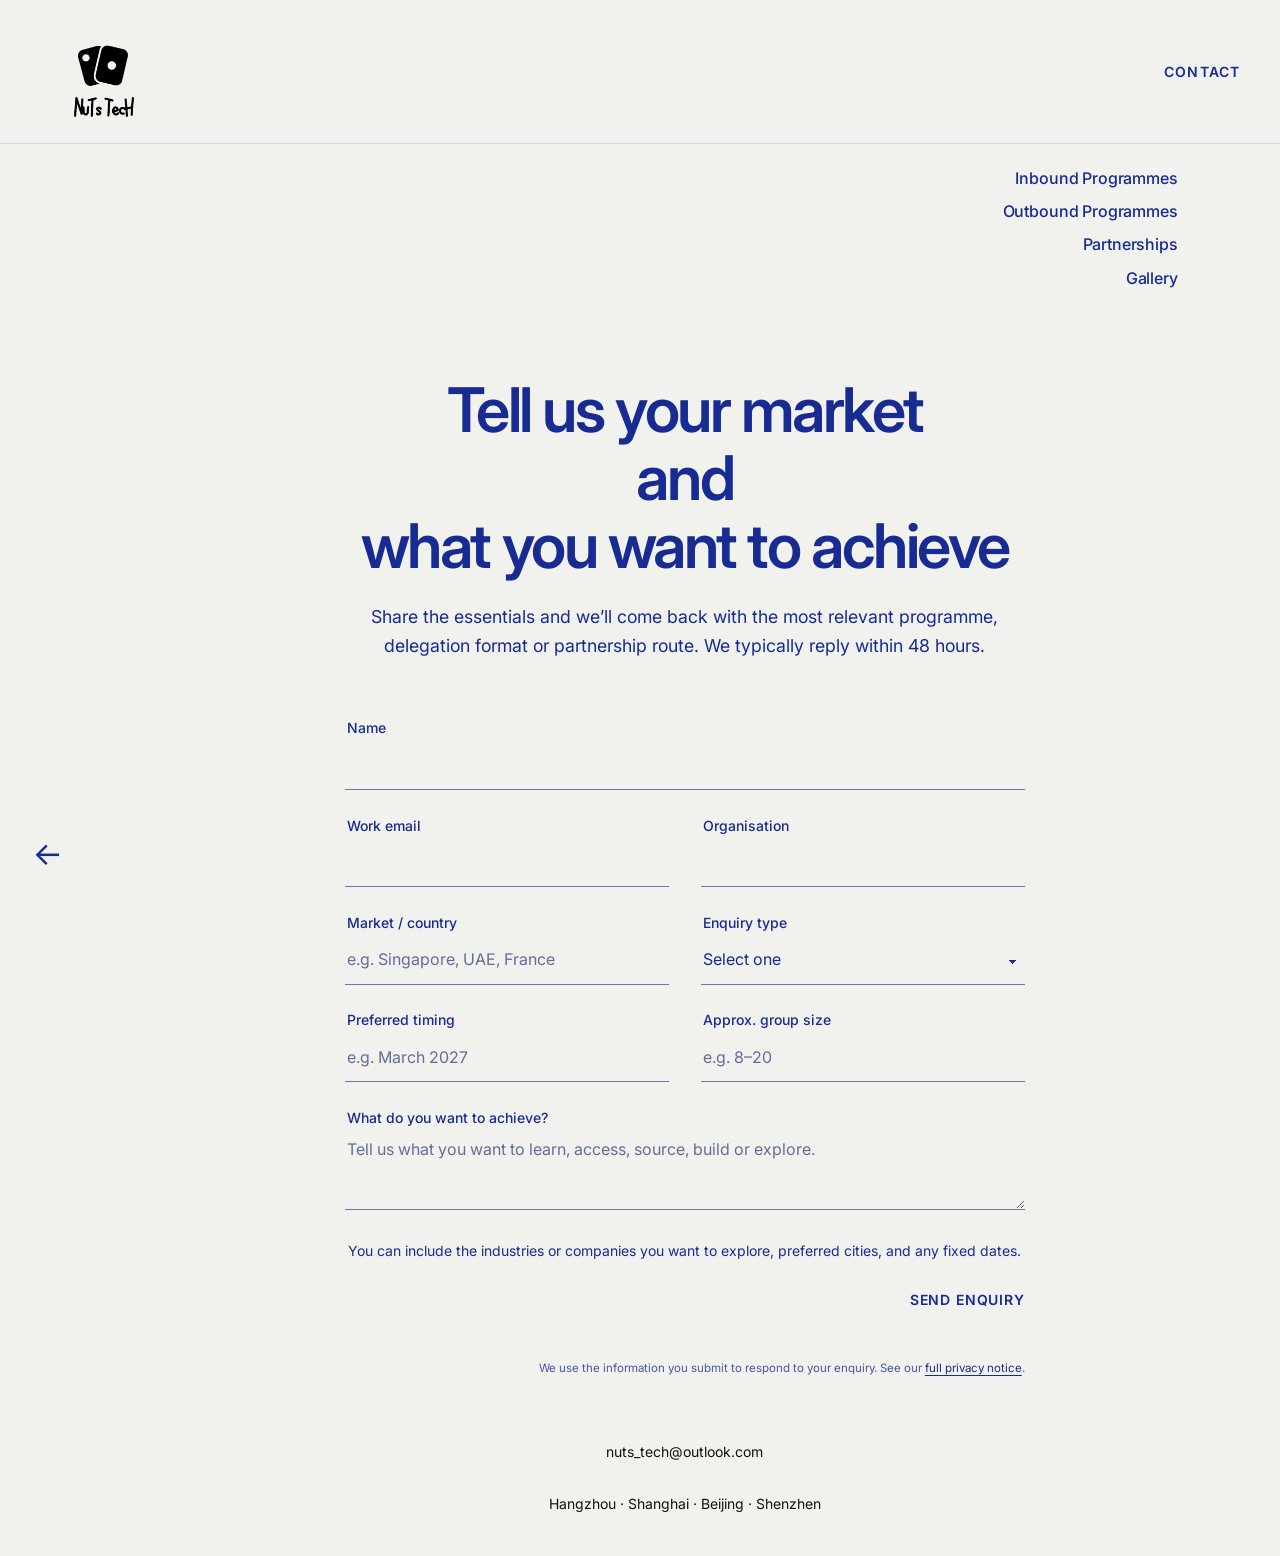
==== contact.html @ e2b91d3c "Fix nutstech.io SEO URLs and focus China programme content Use the custom domain for canonical links" ====
<!doctype html>
<html lang="en">
<head>
<meta charset="UTF-8" />
<meta name="viewport" content="width=device-width, initial-scale=1.0" />
<title>Contact Nuts Tech | Executive Programme Enquiries</title>
<meta name="description" content="Contact Nuts Tech about executive delegations, China innovation programmes, outbound market visits and cross-border partnerships." />
<link rel="canonical" href="https://nutstech.io/contact.html">
<meta property="og:type" content="website">
<meta property="og:site_name" content="Nuts Tech">
<meta property="og:title" content="Contact Nuts Tech | Executive Programme Enquiries">
<meta property="og:description" content="Tell us your market, timing and goals for an executive delegation or cross-border programme.">
<meta property="og:url" content="https://nutstech.io/contact.html">
<meta property="og:image" content="https://nutstech.io/images/gallery-optimized/global-business-roundtable-1200.jpg">
<meta property="og:image:alt" content="International executives meeting at a business roundtable">
<meta name="twitter:card" content="summary_large_image">
<link rel="preconnect" href="https://fonts.googleapis.com">
<link rel="preconnect" href="https://fonts.gstatic.com" crossorigin>
<link href="https://fonts.googleapis.com/css2?family=Inter:wght@400;500;600;700&display=swap" rel="stylesheet">
<style>
:root {
  --ground: #f1f1ed;
  --blue: #172b92;
  --accent: #1597ff;
  --line: rgba(23, 43, 146, .72);
  --soft-line: rgba(23, 43, 146, .16);
  --content-left: clamp(7rem, 15.8vw, 12rem);
  --content-right: clamp(3rem, 8vw, 7.5rem);
  --page-max: 1440px;
}
* { box-sizing: border-box; }
html { scroll-behavior: smooth; background: var(--ground); }
body {
  margin: 0;
  min-height: 100vh;
  background: var(--ground);
  color: var(--blue);
  font-family: 'Inter', Arial, sans-serif;
  -webkit-font-smoothing: antialiased;
  text-rendering: optimizeLegibility;
}
a { color: inherit; }
button, input, textarea, select { font: inherit; }
::selection { background: rgba(21,151,255,.2); }

.site-chrome {
  position: fixed;
  inset: 0 0 auto 0;
  z-index: 50;
  pointer-events: none;
}
.logo {
  position: fixed;
  top: 2.05rem;
  left: 1.55rem;
  pointer-events: auto;
  display: block;
}
.logo img {
  width: 92px;
  height: 92px;
  object-fit: contain;
  display: block;
}
.top-link {
  position: fixed;
  top: 4.7rem;
  right: var(--content-right);
  pointer-events: auto;
  text-decoration: none;
  text-transform: uppercase;
  font-size: 1.02rem;
  font-weight: 400;
  letter-spacing: -.015em;
  transition: color .2s ease, opacity .2s ease;
}
.top-link:hover { color: var(--accent); }

.page {
  min-height: 100svh;
  max-width: var(--page-max);
  margin: 0 auto;
  padding: 9.15rem var(--content-right) 4.75rem var(--content-left);
  position: relative;
  display: flex;
  flex-direction: column;
}
.eyebrow,
.section-label {
  text-transform: uppercase;
  font-weight: 700;
  letter-spacing: .30em;
}
.eyebrow {
  margin: 3.55rem 0 3.1rem;
  font-size: clamp(.95rem, 1.32vw, 1.3rem);
}
.section-label {
  margin: 3.2rem 0 3.5rem;
  font-size: clamp(.93rem, 1.15vw, 1.18rem);
}
.hero h1,
.page-title {
  margin: 0;
  color: var(--blue);
  font-weight: 700;
  letter-spacing: -.045em;
  line-height: 1.06;
}
.hero h1 {
  max-width: 525px;
  font-size: clamp(2.65rem, 4.6vw, 4.65rem);
}
.page-title {
  max-width: 680px;
  font-size: clamp(2.55rem, 4.25vw, 4.45rem);
}
.hero-copy {
  margin-top: 3.05rem;
  max-width: 800px;
}
.hero-copy .lead {
  margin: 0 0 1.75rem;
  font-size: clamp(1.03rem, 1.47vw, 1.48rem);
  line-height: 1.35;
  font-weight: 400;
}
.hero-copy .sub {
  margin: 0;
  max-width: 790px;
  font-size: clamp(.94rem, 1.13vw, 1.14rem);
  line-height: 1.34;
  font-weight: 500;
}
.hero-nav,
.page-nav {
  margin-top: auto;
  align-self: flex-end;
  display: flex;
  flex-direction: column;
  align-items: flex-end;
  gap: .72rem;
  padding-top: 3.8rem;
  font-size: clamp(1.02rem, 1.38vw, 1.38rem);
  font-style: italic;
  font-weight: 400;
  text-transform: uppercase;
}
.hero-nav a,
.page-nav a {
  text-decoration: none;
  transition: color .18s ease, transform .18s ease;
}
.hero-nav a:hover,
.hero-nav a.active,
.page-nav a:hover,
.page-nav a.active {
  color: var(--accent);
}
.hero-nav a:hover,
.page-nav a:hover { transform: translateX(-3px); }

.home-body { padding-top: 2.6rem; }
.home-body .intro-grid {
  width: min(940px, 100%);
  display: grid;
  grid-template-columns: 1.05fr .95fr;
  gap: 5.2rem;
  padding: 4.5rem 0 5.2rem;
  border-top: 1px solid var(--soft-line);
}
.home-body h2 {
  margin: 0;
  font-size: clamp(2rem, 3vw, 3.2rem);
  line-height: 1.08;
  letter-spacing: -.04em;
}
.home-body p {
  margin: 0;
  font-size: 1.06rem;
  line-height: 1.6;
  font-weight: 400;
}
.city-grid,
.steps-grid {
  display: grid;
  grid-template-columns: repeat(2, minmax(0, 1fr));
  gap: 3rem 5rem;
  width: min(920px, 100%);
  padding-top: .8rem;
}
.city-grid h3,
.steps-grid h3 {
  margin: 0 0 .5rem;
  font-size: 1.32rem;
}
.city-grid p,
.steps-grid p {
  margin: 0;
  font-size: 1rem;
  line-height: 1.48;
  font-weight: 400;
}
.step-num {
  display: block;
  margin-bottom: .78rem;
  font-size: .82rem;
  letter-spacing: .17em;
}

.landing-intro {
  margin: 2.75rem 0 4.35rem;
  max-width: 770px;
  font-size: 1.13rem;
  line-height: 1.5;
  font-weight: 400;
}
.programme-list {
  width: min(940px, 100%);
  margin-top: 1rem;
}
.programme-row {
  padding: 2.05rem 0 2.5rem;
  border-bottom: 1px solid var(--line);
}
.programme-row:first-child { padding-top: 0; }
.programme-head {
  display: grid;
  grid-template-columns: minmax(290px, 1fr) 1.72fr;
  gap: 2.5rem;
  align-items: baseline;
}
.programme-name,
.programme-meta {
  margin: 0;
  font-size: clamp(.98rem, 1.28vw, 1.28rem);
  line-height: 1.25;
}
.programme-name { font-weight: 700; }
.programme-meta { font-weight: 400; }
.programme-desc {
  margin: 1.95rem 0 0;
  max-width: 920px;
  font-size: clamp(.96rem, 1.18vw, 1.14rem);
  line-height: 1.38;
  font-weight: 400;
}
.pricing {
  width: min(940px, 100%);
  text-align: center;
  margin: 2.55rem 0 0;
  font-size: .91rem;
  line-height: 1.45;
  font-weight: 400;
}
.split {
  display: grid;
  grid-template-columns: 1fr 1fr;
  gap: 5.2rem;
  width: min(980px, 100%);
  margin-top: 1.05rem;
}
.split-card {
  padding-top: 1.65rem;
  border-top: 1px solid var(--line);
}
.split-card h3 { margin: 0 0 .8rem; font-size: 1.31rem; }
.split-card p { margin: 0; font-size: 1.03rem; line-height: 1.56; font-weight: 400; }
.subsection { margin-top: 4.7rem; width: min(980px, 100%); }
.subsection h2 {
  margin: 0 0 1.9rem;
  font-size: clamp(1.75rem, 2.5vw, 2.7rem);
  line-height: 1.1;
  letter-spacing: -.035em;
}

/* Contact */
.contact-page {
  min-height: 100svh;
  padding-top: 10.4rem;
  padding-bottom: 2.55rem;
  display: flex;
  flex-direction: column;
  align-items: center;
}
.contact-title-wrap {
  width: min(720px, 100%);
  margin: 2.9rem auto 0;
  text-align: center;
}
.contact-title-wrap .page-title {
  max-width: 650px;
  margin: 0 auto;
  font-size: clamp(2.05rem, 3.15vw, 3.15rem);
  line-height: 1.08;
  letter-spacing: -.045em;
}
.contact-intro {
  max-width: 610px;
  margin: 1.4rem auto 0;
  text-align: center;
  font-size: .92rem;
  line-height: 1.55;
  font-weight: 400;
  opacity: .78;
}
.contact-form {
  width: min(680px, 74vw);
  margin: 3.55rem auto 0;
}
.contact-form-grid {
  display: grid;
  grid-template-columns: repeat(2, minmax(0, 1fr));
  gap: 1.55rem 2rem;
}
.field { width: 100%; }
.field.full { grid-column: 1 / -1; }
label {
  display: block;
  margin: 0 0 .47rem .15rem;
  font-size: .69rem;
  letter-spacing: 0;
  text-transform: none;
  font-weight: 400;
}
input,
select,
textarea {
  width: 100%;
  padding: .1rem .15rem .45rem;
  border: 0;
  border-bottom: 1px solid rgba(23,43,146,.62);
  border-radius: 0;
  background: transparent;
  color: var(--blue);
  font-size: .95rem;
  font-weight: 400;
  outline: none;
  appearance: none;
}
input,
select { height: 2rem; }
textarea {
  min-height: 4.65rem;
  line-height: 1.5;
  resize: vertical;
}
select {
  cursor: pointer;
  background-image:
    linear-gradient(45deg, transparent 50%, var(--blue) 50%),
    linear-gradient(135deg, var(--blue) 50%, transparent 50%);
  background-position:
    calc(100% - 12px) 50%,
    calc(100% - 8px) 50%;
  background-size: 4px 4px, 4px 4px;
  background-repeat: no-repeat;
  padding-right: 1.5rem;
}
input:focus,
select:focus,
textarea:focus { border-bottom-color: var(--blue); }
input::placeholder,
textarea::placeholder { color: rgba(23,43,146,.48); }
.form-guidance {
  grid-column: 1 / -1;
  margin: -.2rem 0 0;
  text-align: center;
  font-size: .68rem;
  line-height: 1.5;
  font-weight: 400;
  opacity: .62;
}
.form-footer {
  margin-top: 1rem;
  display: flex;
  justify-content: flex-end;
}
.submit-btn {
  border: 0;
  background: transparent;
  color: var(--blue);
  padding: .25rem 0;
  font-size: .68rem;
  font-weight: 500;
  letter-spacing: .11em;
  text-transform: uppercase;
  cursor: pointer;
  opacity: .72;
  transition: color .18s ease, opacity .18s ease;
}
.submit-btn:hover,
.submit-btn:focus-visible { color: var(--accent); opacity: 1; }
.form-status {
  min-height: 1rem;
  margin: .5rem 0 0;
  text-align: right;
  font-size: .72rem;
  line-height: 1.35;
  font-weight: 400;
}
.form-status.success { color: var(--blue); }
.form-status.error { color: #7b1f1f; }
.privacy-note {
  max-width: 100%;
  margin: .85rem 0 0 auto;
  text-align: right;
  font-size: .72rem;
  line-height: 1.55;
  color: rgba(23,43,146,.78);
}
.privacy-note a {
  color: var(--blue);
  white-space: nowrap;
  text-decoration: underline;
  text-decoration-thickness: 1px;
  text-underline-offset: 3px;
}
.privacy-note a:hover { color: var(--accent); }
.hp-field { position: absolute !important; left: -9999px !important; }
.contact-bottom {
  margin-top: auto;
  padding-top: 4rem;
  text-align: center;
  color: #111;
  font-size: .73rem;
  line-height: 1.42;
  font-weight: 400;
}
.contact-bottom a {
  color: inherit;
  text-decoration: none;
}
.contact-bottom a:hover { color: var(--accent); }
.contact-bottom .cities {
  margin: 1.8rem 0 0;
}

.thanks-page {
  align-items: flex-start;
  justify-content: center;
}
.thanks-page .page-title { max-width: 620px; }
.thanks-page p { max-width: 600px; font-size: 1.05rem; line-height: 1.6; font-weight: 400; }
.back-link { display: inline-block; margin-top: 2rem; text-decoration: none; border-bottom: 1px solid currentColor; }

footer {
  max-width: var(--page-max);
  margin: 0 auto;
  padding: 2rem var(--content-right) 2.4rem var(--content-left);
  display: flex;
  justify-content: space-between;
  gap: 2rem;
  font-size: .76rem;
  font-weight: 400;
  border-top: 1px solid var(--soft-line);
}

@media (max-width: 820px) {
  :root { --content-left: 2rem; --content-right: 2rem; }
  .logo { top: 1rem; left: .9rem; }
  .logo img { width: 72px; height: 72px; }
  .top-link { top: 2.15rem; right: 1.35rem; font-size: .88rem; }
  .page { padding-top: 7.2rem; padding-bottom: 3rem; }
  .hero { min-height: 100svh; }
  .eyebrow { margin-top: 2.1rem; margin-bottom: 1.9rem; letter-spacing: .19em; }
  .section-label { letter-spacing: .19em; margin-top: 2.2rem; }
  .hero h1,
  .page-title { max-width: 95%; }
  .hero-copy { margin-top: 2.25rem; }
  .hero-nav,
  .page-nav { font-size: .98rem; padding-top: 2.8rem; gap: .62rem; }
  .home-body .intro-grid,
  .split,
  .contact-panel,
  .contact-form-grid { grid-template-columns: 1fr; gap: 2.6rem; }
  .city-grid,
  .steps-grid { grid-template-columns: 1fr; gap: 2.25rem; }
  .programme-head { grid-template-columns: 1fr; gap: .42rem; }
  .programme-desc { margin-top: 1.2rem; }
  .landing-intro { margin-top: 2.2rem; }
  .contact-page {
    min-height: 100svh;
    padding-top: 7.1rem;
    padding-bottom: 2rem;
    padding-left: 1.35rem;
    padding-right: 1.35rem;
  }
  .contact-title-wrap { margin-top: 1.6rem; text-align: center; }
  .contact-title-wrap .page-title {
    max-width: 95%;
    font-size: clamp(2rem, 9.4vw, 2.65rem);
    line-height: 1.06;
  }
  .contact-intro {
    max-width: 94%;
    margin-top: 1.05rem;
    font-size: .82rem;
    line-height: 1.5;
  }
  .contact-form { width: 100%; margin-top: 2.6rem; }
  .contact-form-grid { grid-template-columns: 1fr; gap: 1.35rem; }
  .field.full { grid-column: auto; }
  label { font-size: .68rem; }
  input, select, textarea { font-size: .92rem; }
  textarea { min-height: 4.4rem; }
  .form-guidance { grid-column: auto; font-size: .66rem; }
  .form-footer { justify-content: flex-end; margin-top: .7rem; }
  .submit-btn { font-size: .66rem; }
  .privacy-note { margin-top: .75rem; font-size: .68rem; }
  .contact-bottom { padding-top: 2.7rem; font-size: .7rem; }
  .contact-bottom .cities { margin-top: 1.45rem; }
  footer { padding-left: 2rem; padding-right: 2rem; flex-direction: column; }
}

/* --- Shared persistent navigation --- */
.site-chrome {
  position: fixed !important;
  inset: 0 0 auto 0 !important;
  z-index: 100 !important;
  pointer-events: none !important;
}
.logo,
.top-link {
  position: fixed !important;
  z-index: 101 !important;
  pointer-events: auto !important;
}
.logo { top: 2.05rem !important; left: 1.55rem !important; }
.top-link { top: 4.7rem !important; right: var(--content-right) !important; }

.home-back {
  position: fixed;
  left: 1.55rem;
  bottom: calc(1.45rem + env(safe-area-inset-bottom));
  z-index: 105;
  width: 46px;
  height: 46px;
  display: inline-flex;
  align-items: center;
  justify-content: center;
  color: var(--blue);
  text-decoration: none;
  font-size: 2rem;
  line-height: 1;
  font-weight: 400;
  transition: color .18s ease, transform .18s ease;
}
.home-back:hover {
  color: var(--accent);
  transform: translateX(-3px);
}
.home-back:focus-visible,
.logo:focus-visible,
.top-link:focus-visible {
  outline: 2px solid var(--accent);
  outline-offset: 4px;
}

/* Homepage programme links replace the old bottom-right menu. */
.programme-index {
  width: min(920px, 100%);
  display: grid;
  grid-template-columns: repeat(3, minmax(0, 1fr));
  gap: 2.2rem 3rem;
  margin: .9rem 0 5.4rem;
}
.programme-index a {
  display: block;
  padding-top: 1.15rem;
  border-top: 1px solid var(--line);
  color: var(--blue);
  text-decoration: none;
  transition: color .18s ease, transform .18s ease;
}
.programme-index a:hover {
  color: var(--accent);
  transform: translateY(-2px);
}
.programme-index h3 {
  margin: 0 0 .55rem;
  font-size: 1.18rem;
  line-height: 1.25;
}
.programme-index p {
  margin: 0;
  font-size: .93rem;
  line-height: 1.5;
}

/* Outbound page: compact editorial programme list matching the supplied reference. */
.outbound-list-page {
  min-height: 100svh;
  justify-content: center;
  padding-top: 8.8rem;
  padding-bottom: 5.2rem;
}
.outbound-list-page .programme-list {
  width: min(940px, 100%);
  margin: 0;
}
.outbound-list-page .pricing {
  margin-top: 2.35rem;
}

@media (max-width: 820px) {
  .logo { top: 1rem !important; left: .9rem !important; }
  .top-link { top: 2.15rem !important; right: 1.35rem !important; }
  .home-back {
    left: .75rem;
    bottom: calc(.8rem + env(safe-area-inset-bottom));
    width: 44px;
    height: 44px;
    font-size: 1.85rem;
  }
  .programme-index {
    grid-template-columns: 1fr;
    gap: 1.65rem;
    margin-bottom: 4rem;
  }
  .programme-index a { padding-top: 1rem; }
  .outbound-list-page {
    justify-content: flex-start;
    padding-top: 8.2rem;
    padding-bottom: 5.6rem;
  }
}


/* --- Sticky contained header bar --- */
.site-chrome {
  position: sticky !important;
  top: 0 !important;
  left: auto !important;
  right: auto !important;
  width: 100% !important;
  height: 116px !important;
  z-index: 1000 !important;
  display: flex !important;
  align-items: center !important;
  justify-content: space-between !important;
  padding: 0 var(--content-right) 0 1.55rem !important;
  background: rgba(241, 241, 237, .98) !important;
  border-bottom: 1px solid rgba(23, 43, 146, .12) !important;
  pointer-events: auto !important;
}

.site-chrome .logo,
.site-chrome .top-link {
  position: static !important;
  inset: auto !important;
  pointer-events: auto !important;
}

.site-chrome .logo {
  display: flex !important;
  align-items: center !important;
  height: 100% !important;
}

.site-chrome .logo img {
  width: 82px !important;
  height: 82px !important;
  object-fit: contain !important;
  display: block !important;
}

.site-chrome .top-link {
  display: inline-flex !important;
  align-items: center !important;
  height: 100% !important;
  margin: 0 !important;
}

/* Header now occupies its own row, so page content never sits underneath it. */
.page {
  padding-top: 3.25rem !important;
}

.outbound-list-page {
  padding-top: 3.25rem !important;
}

@media (max-width: 820px) {
  .site-chrome {
    height: 78px !important;
    padding: 0 1.25rem 0 .85rem !important;
  }

  .site-chrome .logo img {
    width: 62px !important;
    height: 62px !important;
  }

  .site-chrome .top-link {
    font-size: .82rem !important;
    letter-spacing: .01em !important;
  }

  .page,
  .outbound-list-page {
    padding-top: 2rem !important;
  }
}

</style>
<link rel="stylesheet" href="typography.css">
<link rel="stylesheet" href="site-header.css?v=9">
</head>
<body>
<div class="site-chrome">
  <a class="logo" href="index.html" aria-label="Nuts Tech home"><img src="nuts-tech-logo.png" alt="Nuts Tech logo"></a>
  <a class="top-link" href="contact.html" aria-current="page">CONTACT</a>
</div>
<a class="home-back" href="index.html" aria-label="Back to home" title="Back to home">←</a>
<main>
<section class="page contact-page">
  <nav class="page-nav" aria-label="Main programme pages">
    <a href="inbound.html">Inbound Programmes</a>
    <a href="outbound.html">Outbound Programmes</a>
    <a href="partnerships.html">Partnerships</a>
    <a href="gallery.html">Gallery</a>
  </nav>
  <div class="contact-title-wrap">
    <h1 class="page-title">Tell us your market<br>and<br>what you want to achieve</h1>
    <p class="contact-intro">Share the essentials and we’ll come back with the most relevant programme, delegation format or partnership route. We typically reply within 48 hours.</p>
  </div>

  <form class="contact-form" id="contact-form" name="contact" method="POST" action="https://formsubmit.co/joyce.du@nutstech.io">
    <input type="hidden" name="_subject" value="New Nuts Tech website enquiry">
    <input type="hidden" name="_template" value="table">
    <input type="hidden" name="_autoresponse" value="Thank you for contacting Nuts Tech. We have received your enquiry and will review the details you shared. A member of our team will respond within 48 hours. If your enquiry is urgent, please email nuts_tech@outlook.com. Best regards, Nuts Tech">
    
    <div class="contact-form-grid">
      <div class="field full"><label for="name">Name</label><input id="name" name="name" type="text" autocomplete="name" required></div>
      <div class="field"><label for="email">Work email</label><input id="email" name="email" type="email" autocomplete="email" required></div>
      <div class="field"><label for="organisation">Organisation</label><input id="organisation" name="organisation" type="text" autocomplete="organization"></div>

      <div class="field"><label for="market">Market / country</label><input id="market" name="market" type="text" autocomplete="country-name" placeholder="e.g. Singapore, UAE, France"></div>
      <div class="field">
        <label for="enquiry-type">Enquiry type</label>
        <select id="enquiry-type" name="enquiry-type">
          <option value="">Select one</option>
          <option>Inbound programme</option>
          <option>Outbound programme</option>
          <option>Partnership</option>
          <option>Bespoke delegation</option>
          <option>Other</option>
        </select>
      </div>

      <div class="field"><label for="timing">Preferred timing</label><input id="timing" name="timing" type="text" placeholder="e.g. March 2027"></div>
      <div class="field"><label for="group-size">Approx. group size</label><input id="group-size" name="group-size" type="text" inputmode="numeric" placeholder="e.g. 8–20"></div>

      <div class="field full">
        <label for="objective">What do you want to achieve?</label>
        <textarea id="objective" name="objective" placeholder="Tell us what you want to learn, access, source, build or explore." required></textarea>
      </div>
      <p class="form-guidance">You can include the industries or companies you want to explore, preferred cities, and any fixed dates.</p>
    </div>
    <div class="form-footer">
      <button class="submit-btn" type="submit">Send enquiry</button>
    </div>
    <p id="form-status" class="form-status" role="status" aria-live="polite"></p>
    <p class="privacy-note">We use the information you submit to respond to your enquiry. See our <a href="privacy.html">full privacy notice</a>.</p>
  </form>

  <div class="contact-bottom">
    <a href="mailto:nuts_tech@outlook.com">nuts_tech@outlook.com</a><br>
    <p class="cities">Hangzhou · Shanghai · Beijing · Shenzhen</p>
  </div>
</section>
</main>
<script>
(function () {
  const form = document.getElementById('contact-form');
  // Keep GitHub Pages repository paths when returning from FormSubmit.
  // Local previews use the service's default confirmation page instead.
  if (form && location.protocol === 'https:' &&
      !['localhost', '127.0.0.1', '[::1]'].includes(location.hostname)) {
    const next = document.createElement('input');
    next.type = 'hidden';
    next.name = '_next';
    next.value = new URL('thanks.html', location.href).href;
    form.appendChild(next);
  }
})();
</script>
</body>
</html>
---- typography.css ----
/* Shared type system. Loaded after page-specific layout styles. */
:root {
  --font-body: 'Inter', -apple-system, BlinkMacSystemFont, 'Segoe UI', sans-serif;
  --type-small: .875rem;
  --type-body: clamp(1rem, .95rem + .2vw, 1.125rem);
  --type-lead: clamp(1.125rem, 1rem + .4vw, 1.375rem);
  --type-title: clamp(2.25rem, 1.45rem + 3vw, 4.25rem);
}
body {
  font-family: var(--font-body);
  font-size: var(--type-body);
  line-height: 1.6;
}
h1, h2, h3, p { overflow-wrap: break-word; }
h1, h2, h3 { text-wrap: balance; }
.hero h1, .page-title, .contact-title-wrap .page-title,
.home-page .hero h1 {
  font-size: var(--type-title);
  font-weight: 600;
  line-height: 1.1;
  letter-spacing: -.04em;
}
.hero h1, .home-page .hero h1 { max-width: 12ch; }
.eyebrow, .section-label, .home-page .hero .eyebrow {
  font-size: .8125rem;
  font-weight: 600;
  line-height: 1.5;
  letter-spacing: .14em;
}
.hero .eyebrow { margin-bottom: 2rem; }
.section-label { margin-bottom: 2.25rem; }
.hero-copy { max-width: 65ch; margin-top: 2rem; }
.hero-copy .lead, .home-page .hero-copy .lead {
  font-size: var(--type-lead);
  line-height: 1.5;
  letter-spacing: -.015em;
  margin-bottom: 1.15rem;
}
.hero-copy .sub, .home-page .hero-copy .sub,
.landing-intro, .programme-desc, .home-body p,
.city-grid p, .steps-grid p, .split-card p,
.programme-index p, .thanks-page p,
.contact-title-wrap .contact-kicker, .contact-intro {
  font-size: var(--type-body);
  font-weight: 400;
  line-height: 1.65;
  letter-spacing: 0;
  max-width: 65ch;
}
.home-body h2, .subsection h2 {
  font-size: clamp(1.75rem, 1.25rem + 1.6vw, 2.75rem);
  font-weight: 600;
  line-height: 1.18;
  letter-spacing: -.03em;
}
.city-grid h3, .steps-grid h3, .split-card h3,
.programme-index h3, .programme-name {
  font-size: clamp(1.125rem, 1.025rem + .3vw, 1.3125rem);
  line-height: 1.4;
  font-weight: 600;
  letter-spacing: -.02em;
}
.programme-meta {
  font-size: 1rem;
  line-height: 1.5;
  font-weight: 400;
}
.programme-desc { margin-top: 1.25rem; }
.hero-nav, .page-nav, .home-page .hero-nav {
  font-size: 1rem;
  font-style: normal;
  font-weight: 500;
  line-height: 1.5;
  letter-spacing: -.01em;
  text-transform: none;
  gap: .25rem;
}
.hero-nav a, .page-nav a { padding-block: .5rem; }
.home-page .hero-nav a { color: var(--blue); }
.home-page .hero-nav a:hover { color: #0b65b1; }
.site-chrome .top-link {
  font-size: .875rem !important;
  font-weight: 600;
  letter-spacing: .08em !important;
  line-height: 1.4;
}
label, .detail-label {
  font-size: var(--type-small);
  line-height: 1.5;
  font-weight: 500;
  letter-spacing: 0;
  text-transform: none;
  opacity: 1;
}
input, select, textarea {
  font-size: 1rem;
  line-height: 1.5;
}
input, select { min-height: 2.75rem; }
input::placeholder, textarea::placeholder { color: #626d9b; }
.form-guidance, .form-note, .form-status, .contact-bottom,
.pricing, footer, .response-note {
  font-size: var(--type-small);
  line-height: 1.6;
  opacity: 1;
}
.response-note { font-size: var(--type-small) !important; }
.contact-intro, .contact-bottom .contact-meta { opacity: 1; }
.submit-btn {
  font-size: var(--type-small);
  line-height: 1.5;
  font-weight: 600;
  letter-spacing: .06em;
  min-height: 2.75rem;
  opacity: 1;
}
a:focus-visible, button:focus-visible,
input:focus-visible, select:focus-visible, textarea:focus-visible {
  outline: 2px solid var(--blue);
  outline-offset: 4px;
}
.contact-form { max-width: 100%; }
@media (max-width: 820px) {
  .home-page .hero h1 { font-size: clamp(2.25rem, 8.8vw, 3.5rem); }
  .home-page .hero .eyebrow { margin-bottom: 1.5rem; }
  .hero-copy .lead, .home-page .hero-copy .lead { margin-bottom: 1rem; }
  .contact-form { width: 100%; }
  .contact-bottom .contact-meta span { display: block; }
  .contact-bottom .contact-meta span + span::before { content: none; }
}

.programme-desc.departure-note {
  display: block;
  margin-top: 1rem;
  font-weight: 700;
}
---- site-header.css ----
/* Shared header sizing. Loaded after each page's legacy header styles. */
.site-chrome {
  height: 144px !important;
  padding: 0 clamp(1.25rem, 4vw, 2.5rem) !important;
  gap: 2rem;
  display: flex !important;
  align-items: center !important;
  justify-content: space-between !important;
}

.site-chrome .logo {
  width: 128px;
  height: 128px !important;
  overflow: visible;
  flex: none;
  display: flex !important;
  align-items: center !important;
  justify-content: center !important;
}

.site-chrome .logo img {
  width: 128px !important;
  height: 128px !important;
  object-fit: contain !important;
  transform: none;
}

.site-chrome .top-link {
  display: inline-flex !important;
  align-items: center !important;
  justify-content: center !important;
  height: auto !important;
  margin: 0 0 0 auto !important;
  padding: 0 !important;
  line-height: 1 !important;
  color: var(--blue);
  font-size: .875rem !important;
  font-weight: 600;
  letter-spacing: .08em !important;
  text-decoration: none;
  text-transform: uppercase;
  transition: color .18s ease;
}

.site-chrome .top-link:hover { color: #0b65b1; }

.page,
.home-page .hero { padding-top: 1.25rem !important; }

.page-nav,
.hero-nav {
  width: 100%;
  margin: 0 0 clamp(1.5rem, 3vw, 2.5rem) !important;
  padding: 0 !important;
  align-self: flex-end !important;
  display: flex !important;
  flex-direction: column !important;
  align-items: flex-end !important;
  justify-content: flex-start !important;
  gap: .34rem !important;
  white-space: nowrap;
}

.page-nav a[aria-current="page"] { color: var(--accent); }

.page-nav a,
.hero-nav a { padding-block: .12rem !important; }

@media (max-width: 900px) {
  .site-chrome {
    height: 104px !important;
    padding: 0 1.25rem 0 .8rem !important;
  }

  .site-chrome .logo {
    width: 90px;
    height: 90px !important;
  }

  .site-chrome .logo img {
    width: 90px !important;
    height: 90px !important;
    /* Compensate for the artwork's extra transparent space above. */
    transform: translateY(-6px) !important;
  }

  .site-chrome .top-link { font-size: .82rem !important; }

  .page-nav,
  .hero-nav {
    margin-bottom: 1.5rem !important;
    gap: .28rem !important;
    font-size: .72rem !important;
  }

  .page,
  .home-page .hero { padding-top: .75rem !important; }

  footer {
    flex-direction: column !important;
    align-items: center !important;
    justify-content: center !important;
    gap: .4rem !important;
    padding-inline: 1rem !important;
    font-size: .66rem !important;
    text-align: center !important;
  }

  footer span { width: 100%; }
}

@media (max-width: 360px) {
  .page-nav,
  .hero-nav {
    gap: .24rem !important;
    font-size: .64rem !important;
  }
}
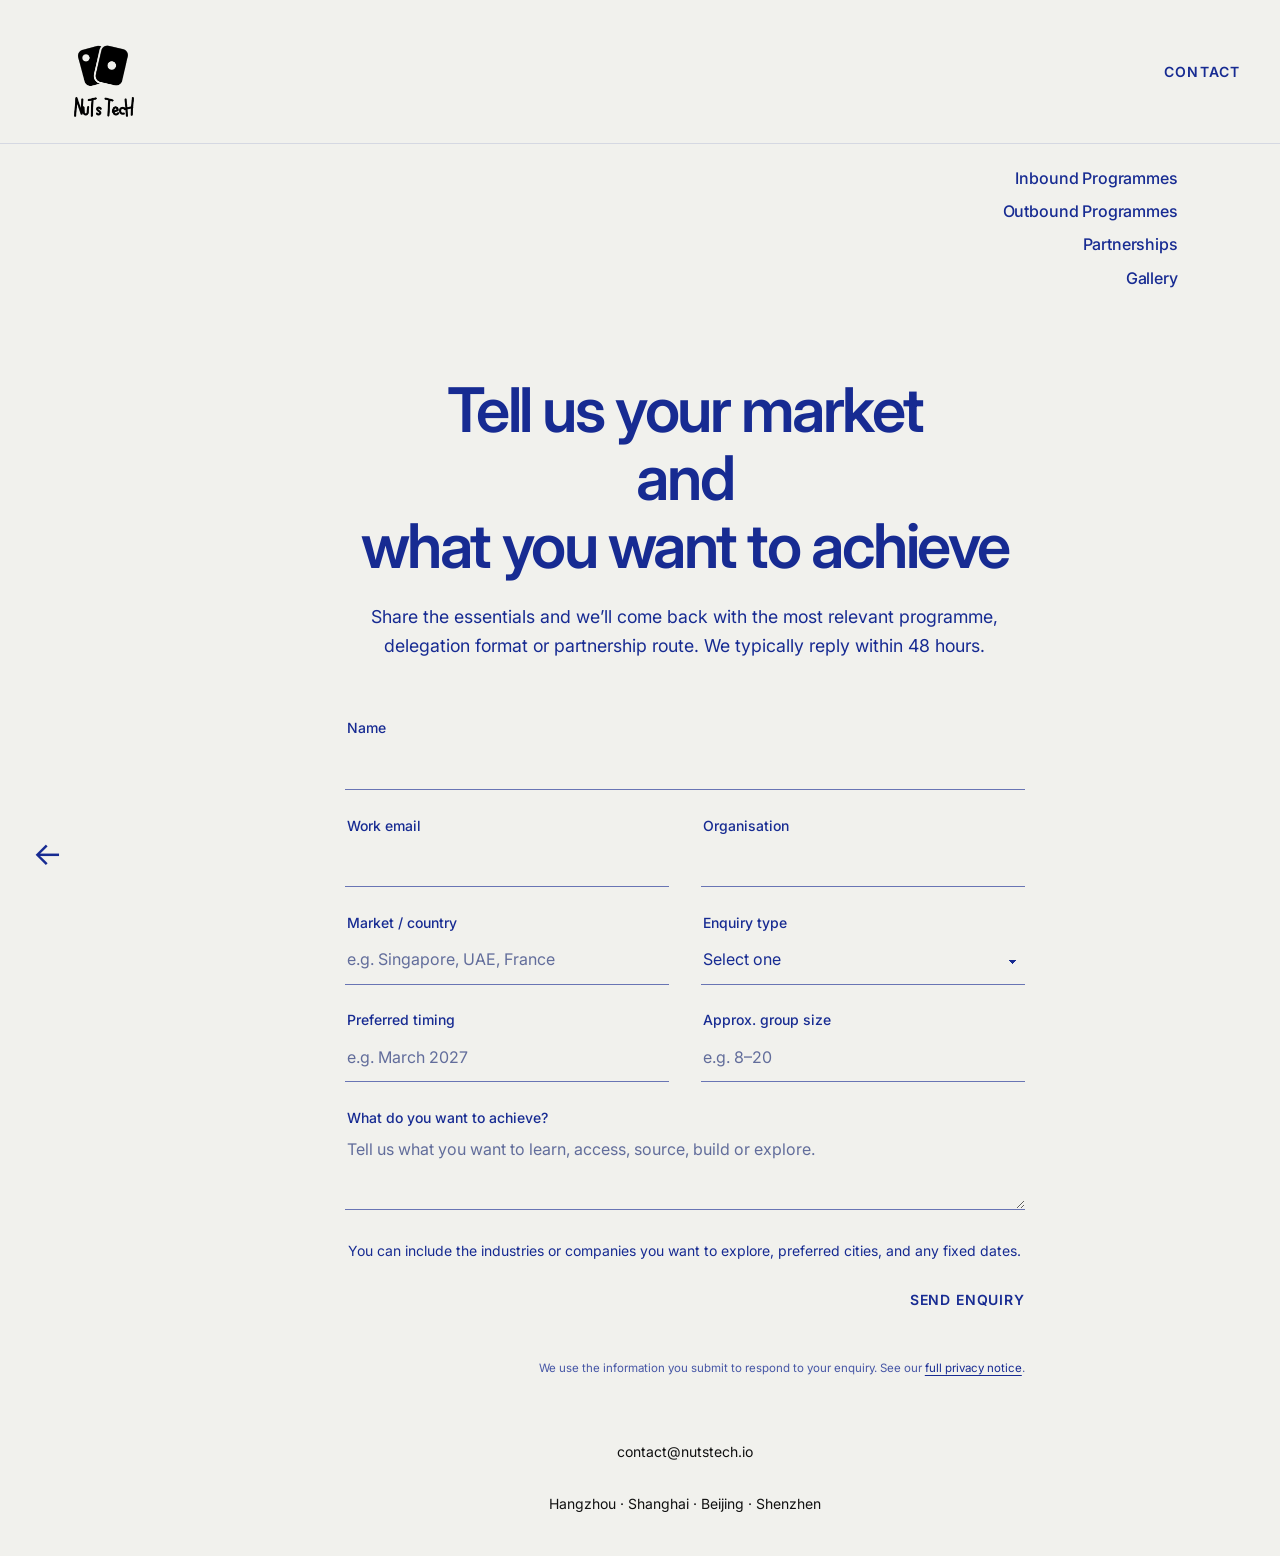
==== commit 66302be4: "Update contact.html Updated contact email" ====
--- a/contact.html
+++ b/contact.html
@@ -729,7 +729,7 @@
   <form class="contact-form" id="contact-form" name="contact" method="POST" action="https://formsubmit.co/joyce.du@nutstech.io">
     <input type="hidden" name="_subject" value="New Nuts Tech website enquiry">
     <input type="hidden" name="_template" value="table">
-    <input type="hidden" name="_autoresponse" value="Thank you for contacting Nuts Tech. We have received your enquiry and will review the details you shared. A member of our team will respond within 48 hours. If your enquiry is urgent, please email nuts_tech@outlook.com. Best regards, Nuts Tech">
+    <input type="hidden" name="_autoresponse" value="Thank you for contacting Nuts Tech. We have received your enquiry and will review the details you shared. A member of our team will respond within 48 hours. If your enquiry is urgent, please email contact@nutstech.io. Best regards, Nuts Tech">
     
     <div class="contact-form-grid">
       <div class="field full"><label for="name">Name</label><input id="name" name="name" type="text" autocomplete="name" required></div>
@@ -766,7 +766,7 @@
   </form>
 
   <div class="contact-bottom">
-    <a href="mailto:nuts_tech@outlook.com">nuts_tech@outlook.com</a><br>
+    <a href="mailto:contact@nutstech.io">contact@nutstech.io</a><br>
     <p class="cities">Hangzhou · Shanghai · Beijing · Shenzhen</p>
   </div>
 </section>
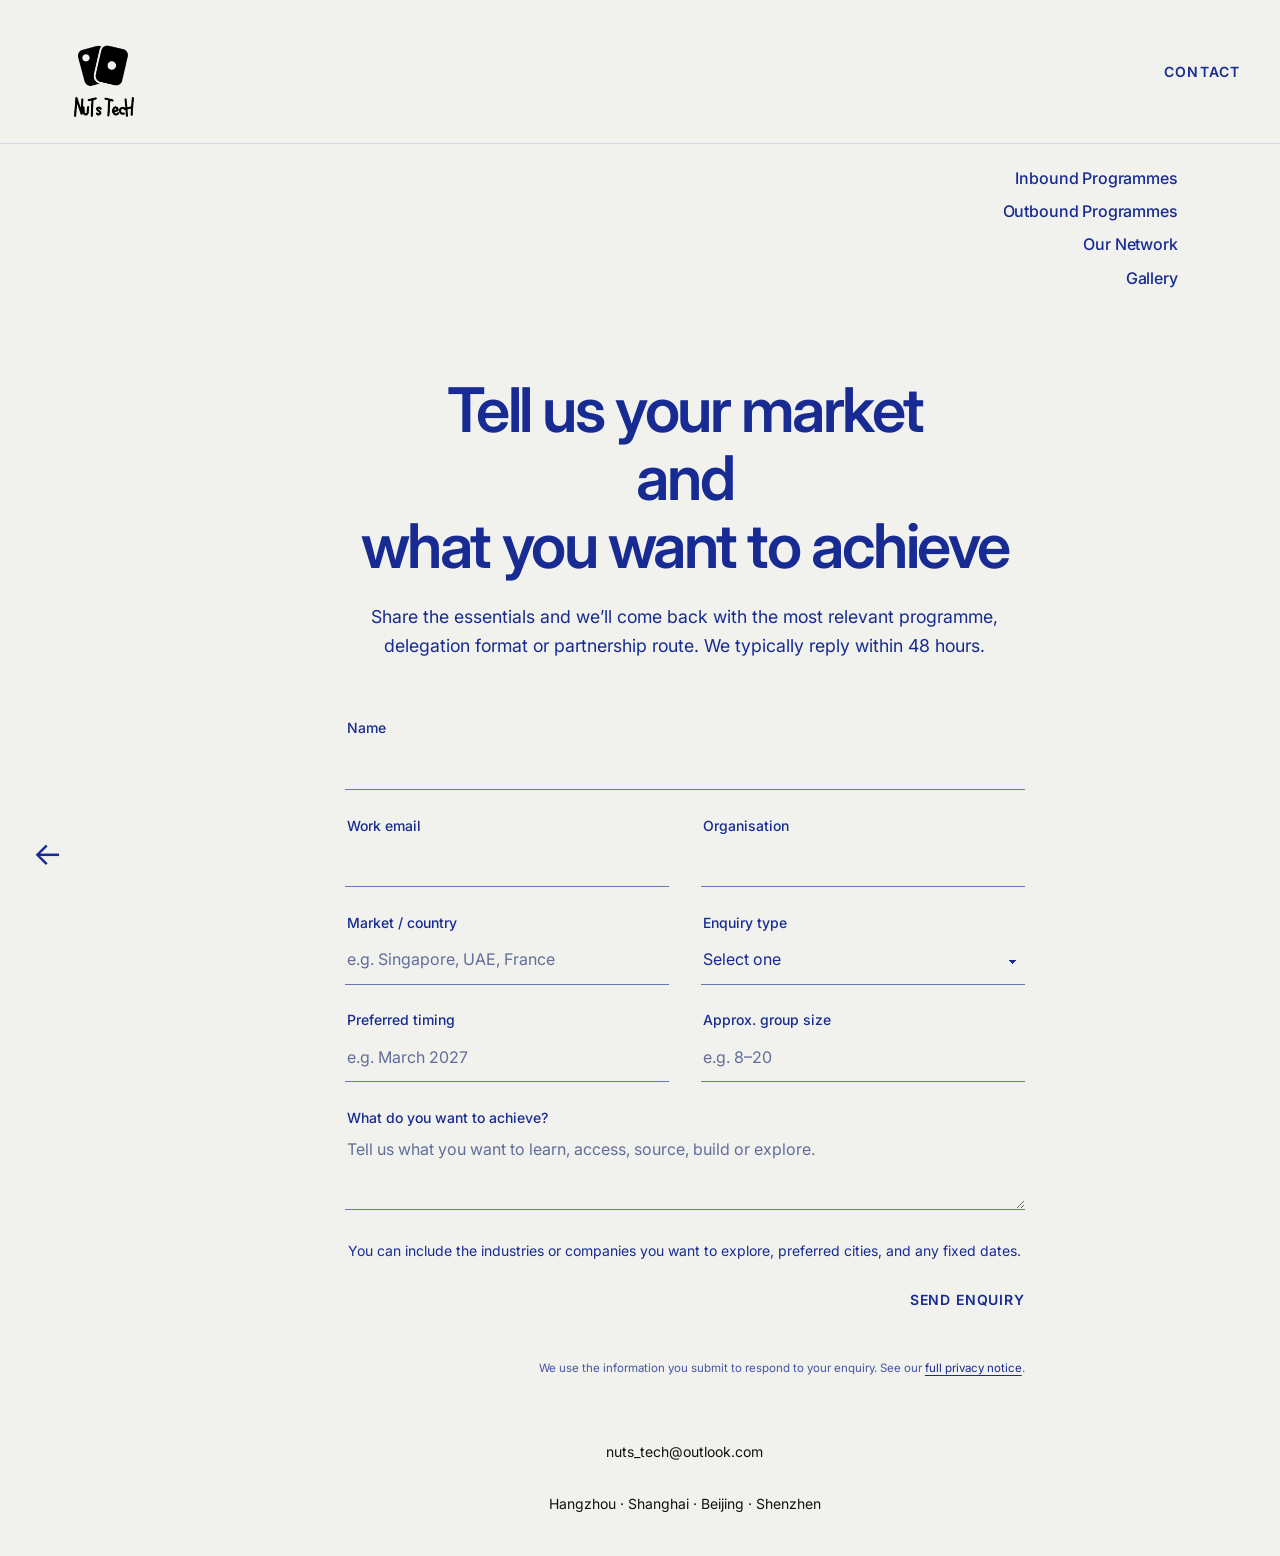
==== commit 50a29dbc: "Update contact.html Changed to Our Network instead of partnerships" ====
--- a/contact.html
+++ b/contact.html
@@ -3,17 +3,8 @@
 <head>
 <meta charset="UTF-8" />
 <meta name="viewport" content="width=device-width, initial-scale=1.0" />
-<title>Contact Nuts Tech | Executive Programme Enquiries</title>
-<meta name="description" content="Contact Nuts Tech about executive delegations, China innovation programmes, outbound market visits and cross-border partnerships." />
-<link rel="canonical" href="https://nutstech.io/contact.html">
-<meta property="og:type" content="website">
-<meta property="og:site_name" content="Nuts Tech">
-<meta property="og:title" content="Contact Nuts Tech | Executive Programme Enquiries">
-<meta property="og:description" content="Tell us your market, timing and goals for an executive delegation or cross-border programme.">
-<meta property="og:url" content="https://nutstech.io/contact.html">
-<meta property="og:image" content="https://nutstech.io/images/gallery-optimized/global-business-roundtable-1200.jpg">
-<meta property="og:image:alt" content="International executives meeting at a business roundtable">
-<meta name="twitter:card" content="summary_large_image">
+<meta name="description" content="Nuts Tech curates executive delegations, cross-border programmes and partnerships connecting global leaders with China’s innovation ecosystem." />
+<title>Contact — Nuts Tech</title>
 <link rel="preconnect" href="https://fonts.googleapis.com">
 <link rel="preconnect" href="https://fonts.gstatic.com" crossorigin>
 <link href="https://fonts.googleapis.com/css2?family=Inter:wght@400;500;600;700&display=swap" rel="stylesheet">
@@ -705,7 +696,7 @@
 
 </style>
 <link rel="stylesheet" href="typography.css">
-<link rel="stylesheet" href="site-header.css?v=9">
+<link rel="stylesheet" href="site-header.css?v=7">
 </head>
 <body>
 <div class="site-chrome">
@@ -718,7 +709,7 @@
   <nav class="page-nav" aria-label="Main programme pages">
     <a href="inbound.html">Inbound Programmes</a>
     <a href="outbound.html">Outbound Programmes</a>
-    <a href="partnerships.html">Partnerships</a>
+    <a href="partnerships.html">Our Network</a>
     <a href="gallery.html">Gallery</a>
   </nav>
   <div class="contact-title-wrap">
@@ -729,7 +720,6 @@
   <form class="contact-form" id="contact-form" name="contact" method="POST" action="https://formsubmit.co/joyce.du@nutstech.io">
     <input type="hidden" name="_subject" value="New Nuts Tech website enquiry">
     <input type="hidden" name="_template" value="table">
-    <input type="hidden" name="_autoresponse" value="Thank you for contacting Nuts Tech. We have received your enquiry and will review the details you shared. A member of our team will respond within 48 hours. If your enquiry is urgent, please email contact@nutstech.io. Best regards, Nuts Tech">
     
     <div class="contact-form-grid">
       <div class="field full"><label for="name">Name</label><input id="name" name="name" type="text" autocomplete="name" required></div>
@@ -766,7 +756,7 @@
   </form>
 
   <div class="contact-bottom">
-    <a href="mailto:contact@nutstech.io">contact@nutstech.io</a><br>
+    <a href="mailto:nuts_tech@outlook.com">nuts_tech@outlook.com</a><br>
     <p class="cities">Hangzhou · Shanghai · Beijing · Shenzhen</p>
   </div>
 </section>
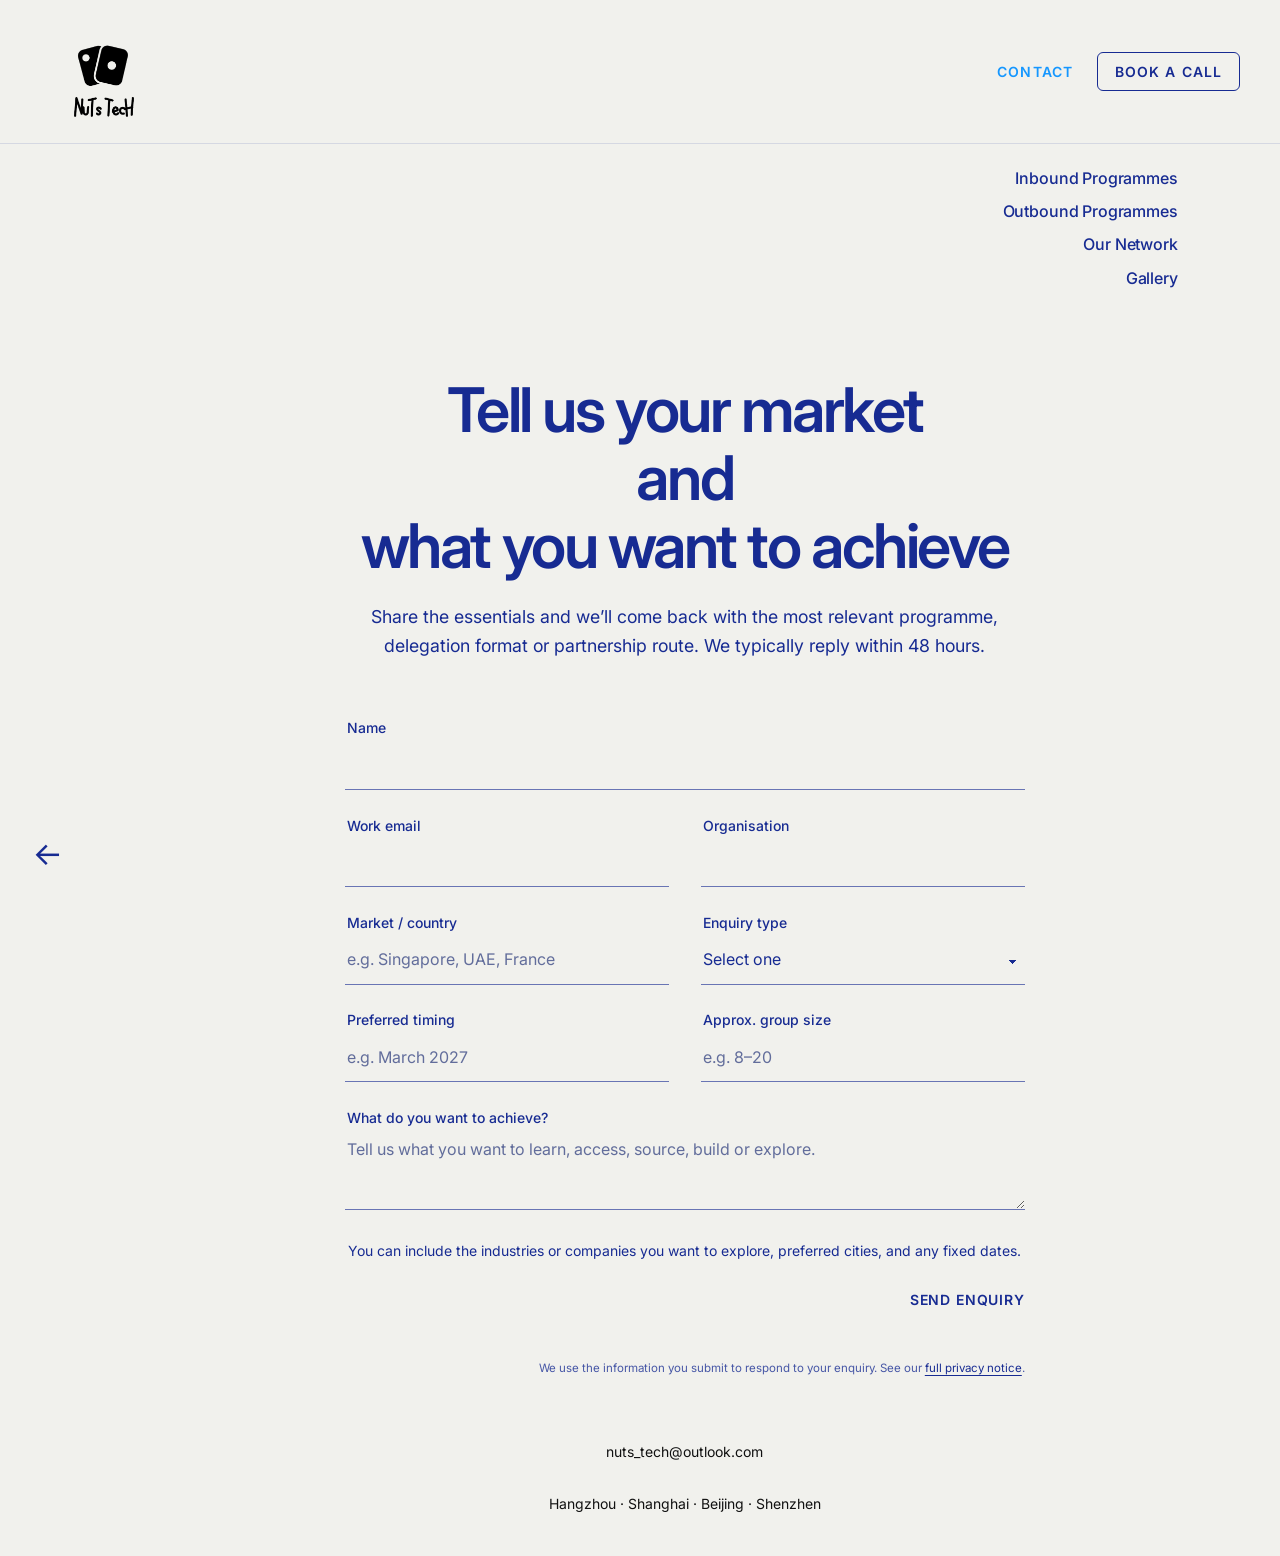
==== commit 909207e3: "Add a Book a call page and header button - New schedule.html: visitors request a call with two prefe" ====
--- a/contact.html
+++ b/contact.html
@@ -696,12 +696,13 @@
 
 </style>
 <link rel="stylesheet" href="typography.css">
-<link rel="stylesheet" href="site-header.css?v=7">
+<link rel="stylesheet" href="site-header.css?v=8">
 </head>
 <body>
 <div class="site-chrome">
   <a class="logo" href="index.html" aria-label="Nuts Tech home"><img src="nuts-tech-logo.png" alt="Nuts Tech logo"></a>
   <a class="top-link" href="contact.html" aria-current="page">CONTACT</a>
+  <a class="top-link top-cta" href="schedule.html">BOOK A CALL</a>
 </div>
 <a class="home-back" href="index.html" aria-label="Back to home" title="Back to home">←</a>
 <main>
--- a/site-header.css
+++ b/site-header.css
@@ -44,6 +44,24 @@
 
 .site-chrome .top-link:hover { color: #0b65b1; }
 
+/* "Book a call" button beside CONTACT */
+.site-chrome .top-cta {
+  /* the header already spaces items 2rem apart; pull the button in a bit */
+  margin-left: -.5rem !important;
+  padding: .7rem 1.05rem !important;
+  white-space: nowrap;
+  border: 1px solid var(--blue);
+  border-radius: 6px;
+  transition: color .18s ease, background .18s ease, border-color .18s ease;
+}
+.site-chrome .top-cta:hover,
+.site-chrome .top-cta[aria-current="page"] {
+  background: var(--blue);
+  border-color: var(--blue);
+  color: var(--ground);
+}
+.site-chrome .top-link[aria-current="page"]:not(.top-cta) { color: var(--accent); }
+
 .page,
 .home-page .hero { padding-top: 1.25rem !important; }
 
@@ -85,6 +103,7 @@
   }
 
   .site-chrome .top-link { font-size: .82rem !important; }
+  .site-chrome .top-cta { padding: .55rem .75rem !important; margin-left: -1rem !important; letter-spacing: .05em !important; }
 
   .page-nav,
   .hero-nav {
@@ -110,6 +129,7 @@
 }
 
 @media (max-width: 360px) {
+  .site-chrome .top-cta { padding: .5rem .6rem !important; margin-left: -1.25rem !important; font-size: .74rem !important; }
   .page-nav,
   .hero-nav {
     gap: .24rem !important;
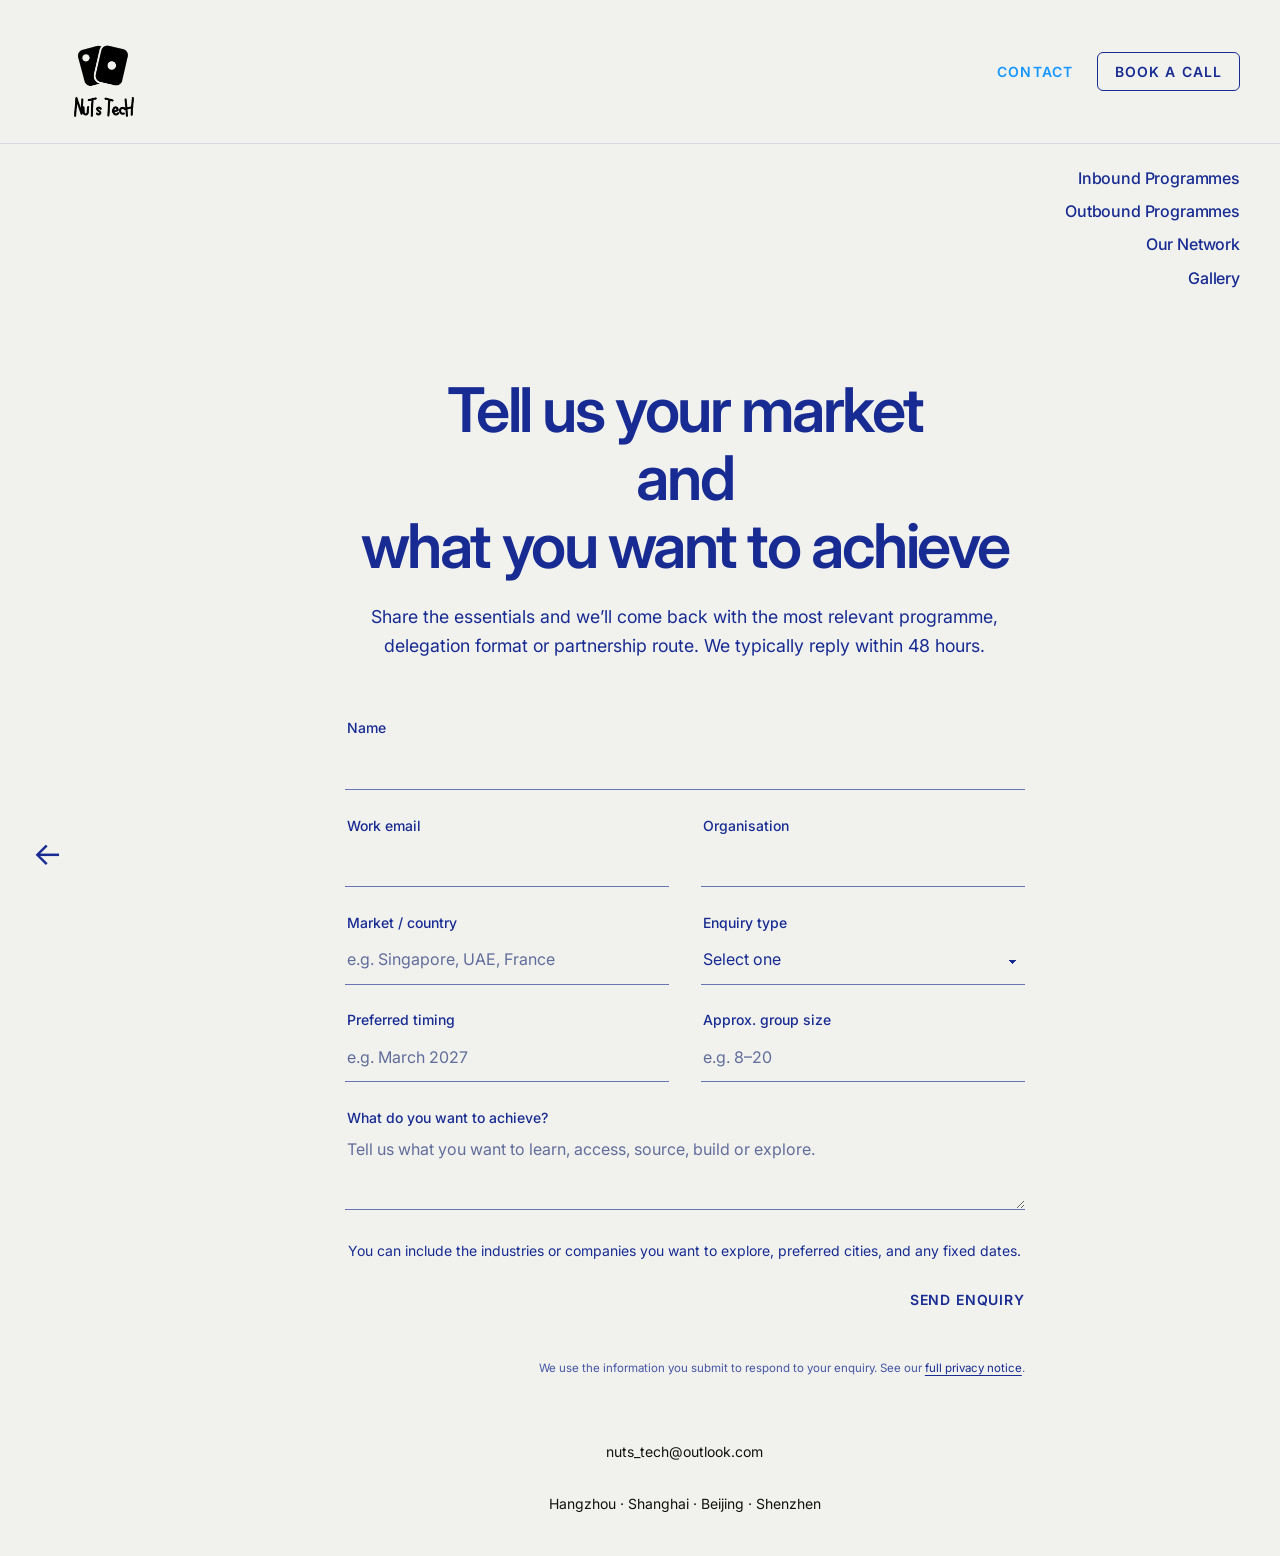
==== commit f0f2348c: "Align the page menu with the header button on desktop The page menu sat at the content column's righ" ====
--- a/contact.html
+++ b/contact.html
@@ -696,7 +696,7 @@
 
 </style>
 <link rel="stylesheet" href="typography.css">
-<link rel="stylesheet" href="site-header.css?v=8">
+<link rel="stylesheet" href="site-header.css?v=9">
 </head>
 <body>
 <div class="site-chrome">
--- a/site-header.css
+++ b/site-header.css
@@ -1,7 +1,9 @@
 /* Shared header sizing. Loaded after each page's legacy header styles. */
+:root { --header-pad: clamp(1.25rem, 4vw, 2.5rem); }
+
 .site-chrome {
   height: 144px !important;
-  padding: 0 clamp(1.25rem, 4vw, 2.5rem) !important;
+  padding: 0 var(--header-pad) !important;
   gap: 2rem;
   display: flex !important;
   align-items: center !important;
@@ -84,6 +86,15 @@
 .page-nav a,
 .hero-nav a { padding-block: .12rem !important; }
 
+/* Desktop: line the page menu up with the right edge of the header button */
+@media (min-width: 901px) {
+  .page-nav,
+  .hero-nav {
+    margin-right: calc(var(--header-pad) - max(0px, (100vw - var(--page-max)) / 2) - var(--content-right)) !important;
+    width: auto !important;
+  }
+}
+
 @media (max-width: 900px) {
   .site-chrome {
     height: 104px !important;
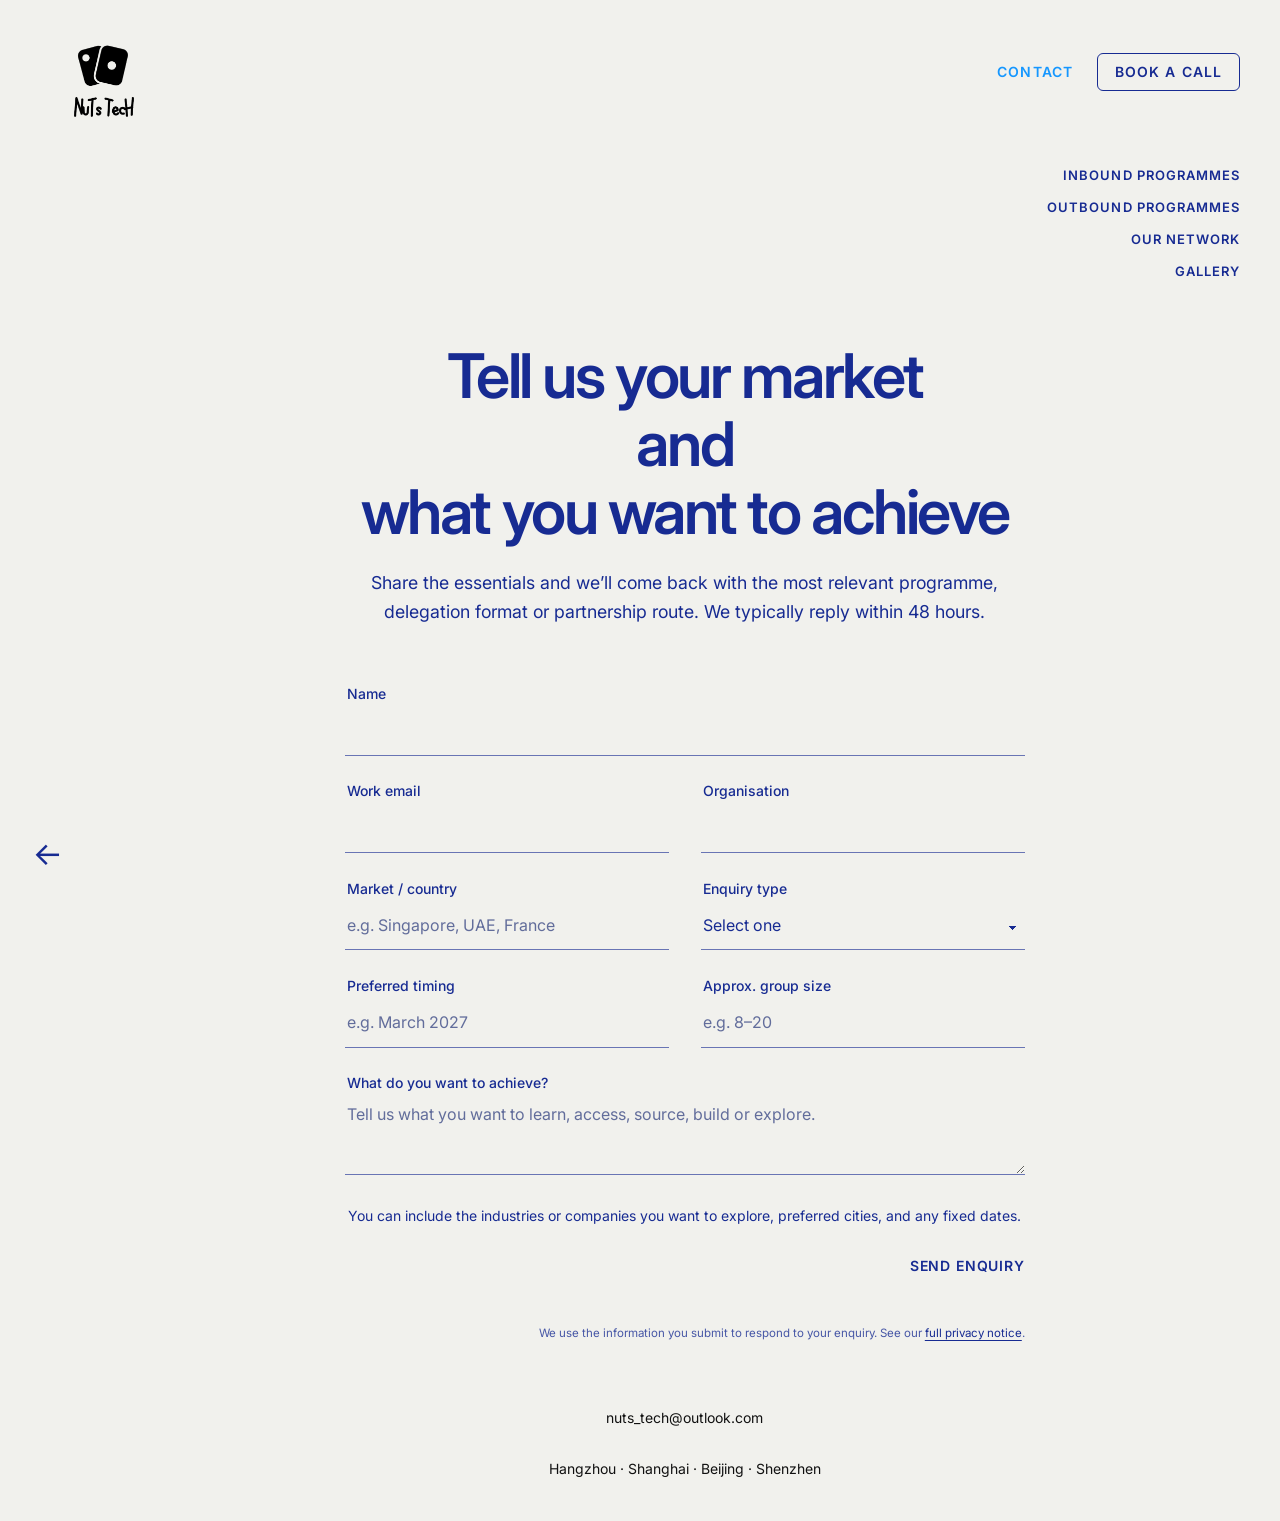
==== commit 7e002e4d: "Tidy the header corner: small-caps menu, no divider, tighter spacing - Page menu set in small upperc" ====
--- a/contact.html
+++ b/contact.html
@@ -696,7 +696,7 @@
 
 </style>
 <link rel="stylesheet" href="typography.css">
-<link rel="stylesheet" href="site-header.css?v=9">
+<link rel="stylesheet" href="site-header.css?v=10">
 </head>
 <body>
 <div class="site-chrome">
--- a/site-header.css
+++ b/site-header.css
@@ -95,6 +95,24 @@
   }
 }
 
+/* Header corner: no divider, menu set in small caps to match CONTACT */
+.site-chrome { border-bottom: 0 !important; }
+.page-nav a,
+.hero-nav a {
+  text-transform: uppercase;
+  letter-spacing: .08em;
+  font-weight: 600;
+}
+.page > .section-label { margin-top: 1.5rem !important; }
+@media (min-width: 901px) {
+  .page-nav,
+  .hero-nav {
+    font-size: .8125rem !important;
+    gap: .55rem !important;
+    margin-bottom: .75rem !important;
+  }
+}
+
 @media (max-width: 900px) {
   .site-chrome {
     height: 104px !important;
@@ -119,8 +137,9 @@
   .page-nav,
   .hero-nav {
     margin-bottom: 1.5rem !important;
-    gap: .28rem !important;
-    font-size: .72rem !important;
+    gap: .4rem !important;
+    font-size: .7rem !important;
+    letter-spacing: .06em;
   }
 
   .page,
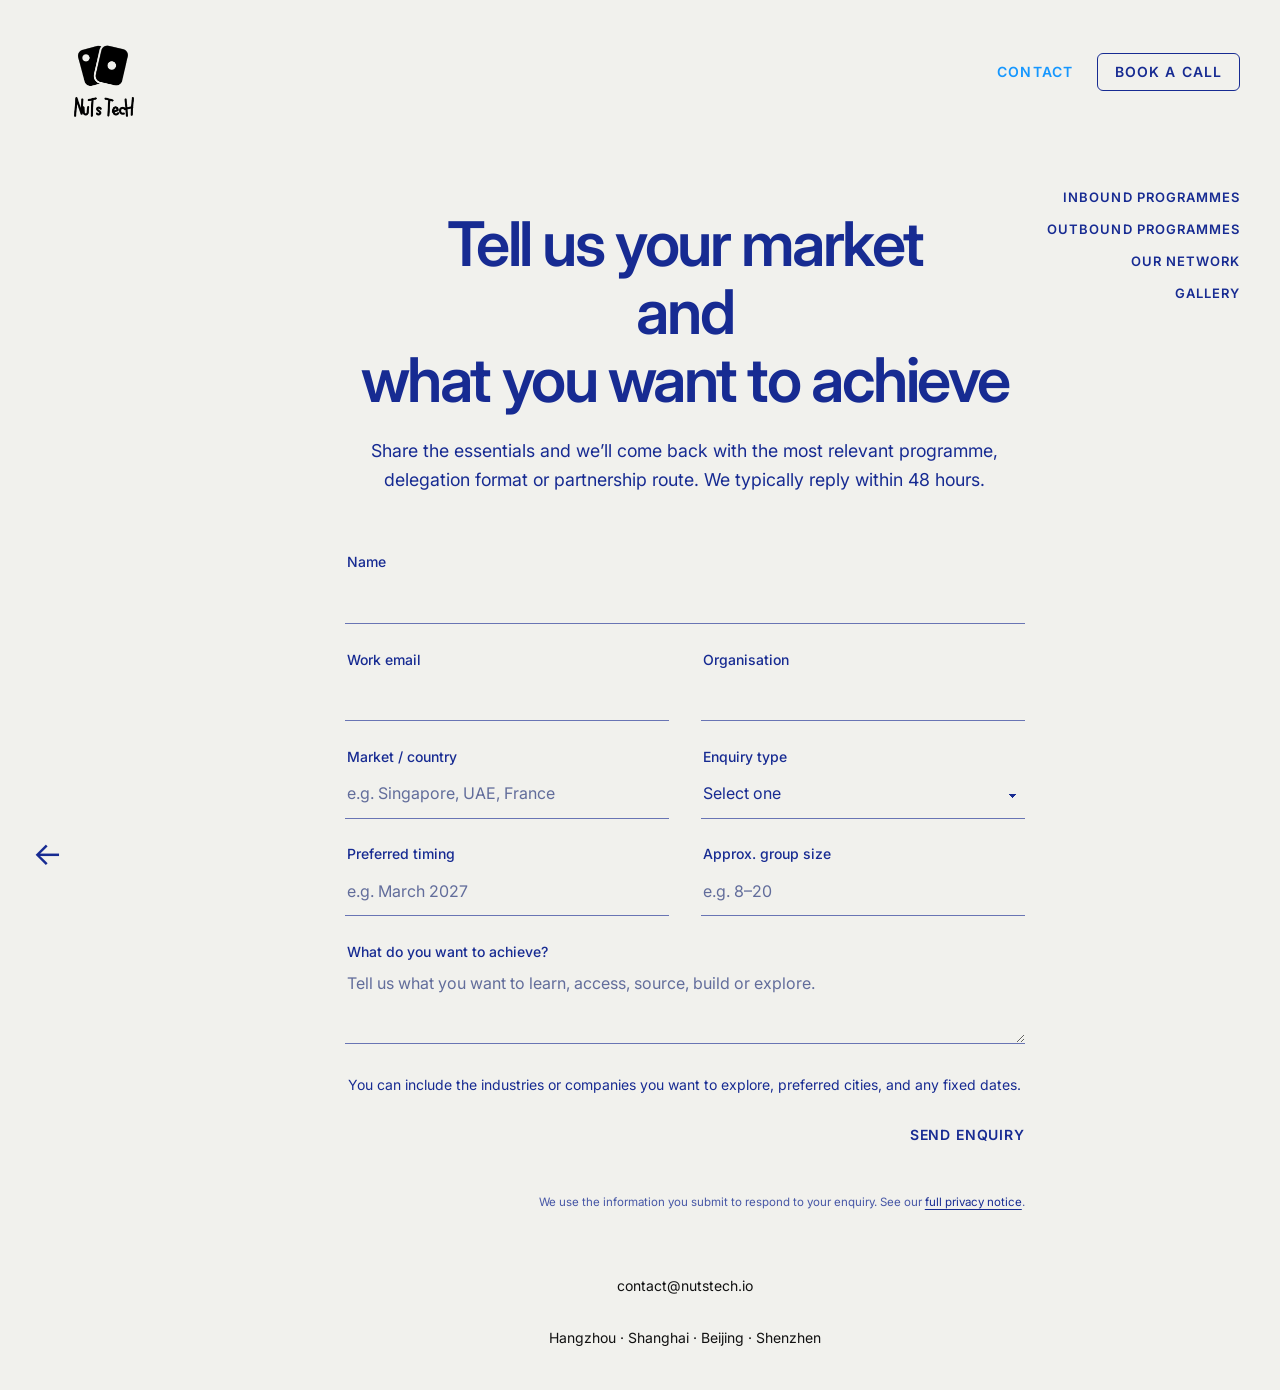
==== commit f6aefac4: "Show contact@nutstech.io instead of the Outlook address Replaces nuts_tech@outlook.com on the contac" ====
--- a/contact.html
+++ b/contact.html
@@ -757,7 +757,7 @@
   </form>
 
   <div class="contact-bottom">
-    <a href="mailto:nuts_tech@outlook.com">nuts_tech@outlook.com</a><br>
+    <a href="mailto:contact@nutstech.io">contact@nutstech.io</a><br>
     <p class="cities">Hangzhou · Shanghai · Beijing · Shenzhen</p>
   </div>
 </section>
--- a/site-header.css
+++ b/site-header.css
@@ -113,6 +113,24 @@
   }
 }
 
+/* Wide screens: lift the menu up beside the page title, so the title on the
+   left and the menu on the right sit level and balance each other */
+@media (min-width: 1200px) {
+  .page,
+  .home-page .hero { position: relative; }
+  .page-nav,
+  .hero-nav {
+    position: absolute !important;
+    top: 2.6rem;
+    right: calc(var(--header-pad) - max(0px, (100vw - var(--page-max)) / 2));
+    width: auto !important;
+    margin: 0 !important;
+    z-index: 2;
+  }
+  .page > .section-label { margin-top: 2.6rem !important; }
+  .home-page .hero > h1 { margin-top: 2.6rem; }
+}
+
 @media (max-width: 900px) {
   .site-chrome {
     height: 104px !important;
